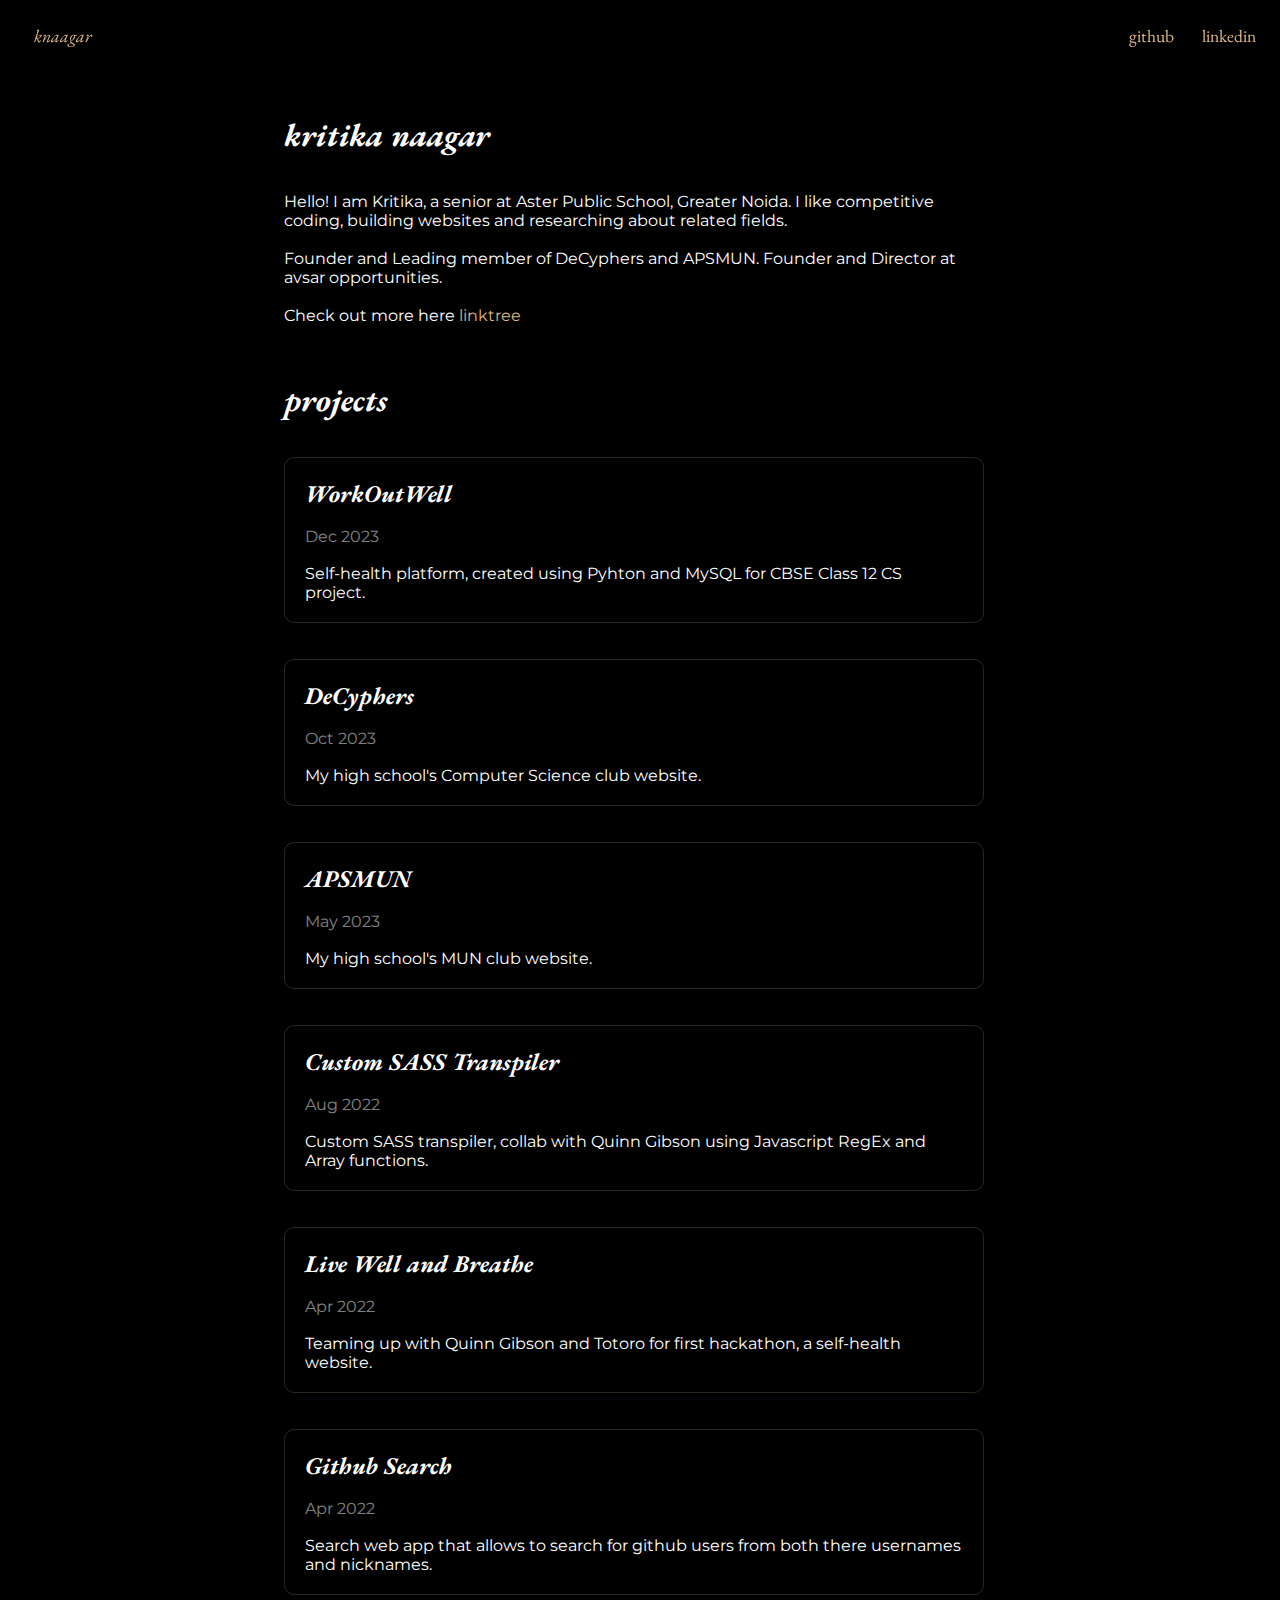
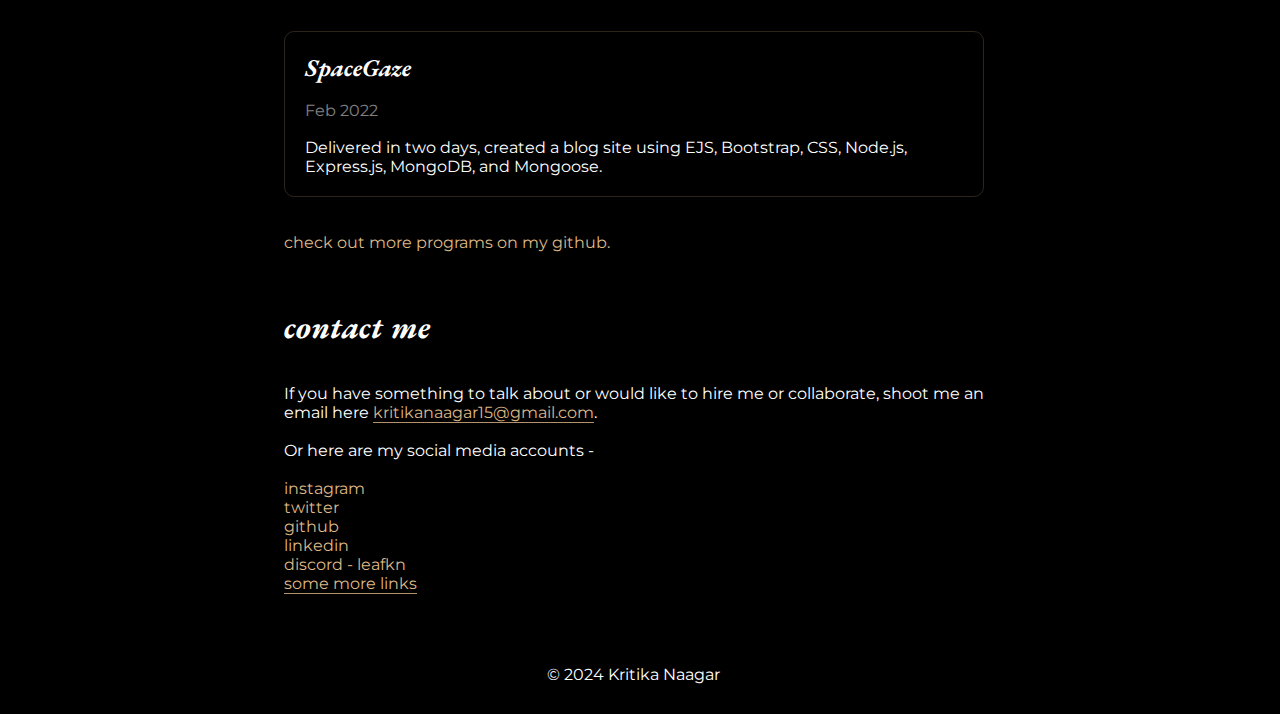
==== index.html @ 5bed2ec4 "Initial commit" ====
<!DOCTYPE html>
<html lang="en">

<head>
    <meta charset="UTF-8">
    <meta name="viewport" content="width=device-width, initial-scale=1.0">
    <link rel="icon" type="image/x-icon" href="kn.png">
    <link rel="stylesheet" href="style.css">
    <title>Kritika Naagar</title>
</head>

<body>
    <div d-style="false" class="responsive-navbar" id="navbar">
        <a href="/" id="logo">knaagar</a>
        <div class="links">
            <a href="https://github.com/knaagar">github</a>
            <a href="https://www.linkedin.com/in/kritika-naagar">linkedin</a>
        </div>
        </a>
    </div>
    <br><br><br>
    <div class="main">
        <div class="content">
            <h1>kritika naagar</h1><br><br>
            <p>Hello! I am Kritika, a senior at Aster Public School, Greater Noida. I like competitive coding, building
                websites and researching about related fields.<br><br>Founder and Leading member of DeCyphers and
                APSMUN. Founder and Director at avsar opportunities.<br><br> Check out more here <a
                    href="https://linktr.ee/kritikanaagar">linktree</a></p>
            <br><br><br>
            <h1>projects</h1><br><br>
            <div class="cards" onclick="window.location.href='https://github.com/knaagar/workoutwell'">
                <h2>WorkOutWell</h2>
                <br>
                <p class="date">Dec 2023</p>
                <br>
                <p>Self-health platform, created using Pyhton and MySQL for CBSE Class 12 CS project.</p>
            </div>
            <br><br>
            <div class="cards" onclick="window.location.href='https://decyphers.netlify.app/'">
                <h2>DeCyphers</h2>
                <br>
                <p class="date">Oct 2023</p>
                <br>
                <p>My high school's Computer Science club website.</p>
            </div>
            <br><br>
            <div class="cards" onclick="window.location.href='https://apsmun.netlify.app/'">
                <h2>APSMUN</h2>
                <br>
                <p class="date">May 2023</p>
                <br>
                <p>My high school's MUN club website.</p>
            </div>
            <br><br>
            <div class="cards"
                onclick="window.location.href='https://www.khanacademy.org/computer-programming/ka-sass-ft-quinn-hardbrook/5549764049420288'">
                <h2>Custom SASS Transpiler</h2>
                <br>
                <p class="date">Aug 2022</p>
                <br>
                <p>Custom SASS transpiler, collab with Quinn Gibson using Javascript RegEx and Array functions.</p>
            </div>
            <br><br>
            <div class="cards" onclick="window.location.href='https://github.com/knaagar/Live-Well-and-Breathe'">
                <h2>Live Well and Breathe</h2>
                <br>
                <p class="date">Apr 2022</p>
                <br>
                <p>Teaming up with Quinn Gibson and Totoro for first hackathon, a self-health website.</p>
            </div>
            <br><br>
            <div class="cards" onclick="window.location.href='https://github.com/knaagar/github-search'">
                <h2>Github Search</h2>
                <br>
                <p class="date">Apr 2022</p>
                <br>
                <p>Search web app that allows to search for github users from both there usernames and nicknames.</p>
            </div>
            <br><br>
            <div class="cards" onclick="window.location.href='https://github.com/knaagar/spacegaze'">
                <h2>SpaceGaze</h2>
                <br>
                <p class="date">Feb 2022</p>
                <br>
                <p>Delivered in two days, created a blog site using EJS, Bootstrap, CSS, Node.js, Express.js, MongoDB,
                    and Mongoose.</p>
            </div>
            <br><br>
            <p><a href="https://github.com/knaagar">check out more programs on my github.</a></p>
            <br><br><br>
            <h1>contact me</h1><br><br>
            <p>If you have something to talk about or would like to hire me or collaborate, shoot me an email here <a
                    class="line" href="mailto:kritikanaagar15@gmail.com">kritikanaagar15@gmail.com</a>. <br><br>Or here
                are my social media accounts -<br><br>
                <a href="https://www.instagram.com/knaagar56_/">instagram</a><br>
                <a href="https://twitter.com/kritikanaagar">twitter</a><br>
                <a href="https://github.com/knaagar">github</a><br>
                <a href="https://www.linkedin.com/in/kritika-naagar">linkedin</a><br>
                <a href="https://discord.com/">discord - leafkn</a><br>
                <a class="line" href="https://linktr.ee/kritikanaagar">some more links</a><br>
            </p>
            <br><br><br><br>
            <p style="text-align: center;">© 2024 Kritika Naagar</p>

        </div>
    </div>
</body>

</html>
---- style.css ----
@import url('https://fonts.googleapis.com/css2?family=EB+Garamond:ital,wght@0,500;1,700&family=Montserrat&display=swap');

:root {
    color-scheme: dark;
    --f1: "Montserrat", sans-serif;
    --f2: "EB Garamond", sans-serif;
    --c1: burlywood;
}

* {
    margin: 0;
    padding: 0;
}

html,
body {
    background-color: #000;
}

.responsive-navbar {
    overflow: hidden;
    z-index: 99;
}

.responsive-navbar a {
    float: left;
    display: block;
    text-align: center;
    padding: 14px;
    text-decoration: none;
    font-size: 1.1em;
}

.responsive-navbar {
    padding: 10px 20px 10px 20px;
    margin-bottom: 20px;
    background: rgba(0, 0, 0, 0.25);
    backdrop-filter: blur(12px);
    -webkit-backdrop-filter: blur(12px);
    position: fixed;
    width: 100%;
}

h1,
h2,
h3 {
    font-family: var(--f2);
    font-style: italic;
}

.links {
    float: right;
    font-family: var(--f2);
    padding-right: 30px;
}

.links a {
    color: var(--c1) !important;
}

p {
    font-family: var(--f1);
}

.main {
    display: flex;
    align-items: center;
    justify-content: center;
    width: 99%;
    padding: 30px 0px 0px 0px;
}

.content {
    max-width: 700px;
    padding: 30px;
}

#logo {
    font-family: var(--f2);
    font-style: italic;
    color: var(--c1) !important;
}

a {
    text-decoration: none;
    color: var(--c1);
    transition: all .2s;
}

a.line {
    border-bottom: 1px solid rgba(222, 184, 135, 0.8);
}
a.line:hover {
    opacity: 0.7;
    border-bottom: 1px solid rgb(222, 184, 135, 0.7);
}
a:hover {
    opacity: 0.7;
}
.cards {
    padding: 20px;
    border: 1px solid rgb(222, 184, 135, 0.2);
    border-radius: 10px;
}
.cards:hover {
    background-color: rgb(222, 184, 135, 0.1);
    cursor: pointer;
}
.date {
    opacity: 0.5;
}
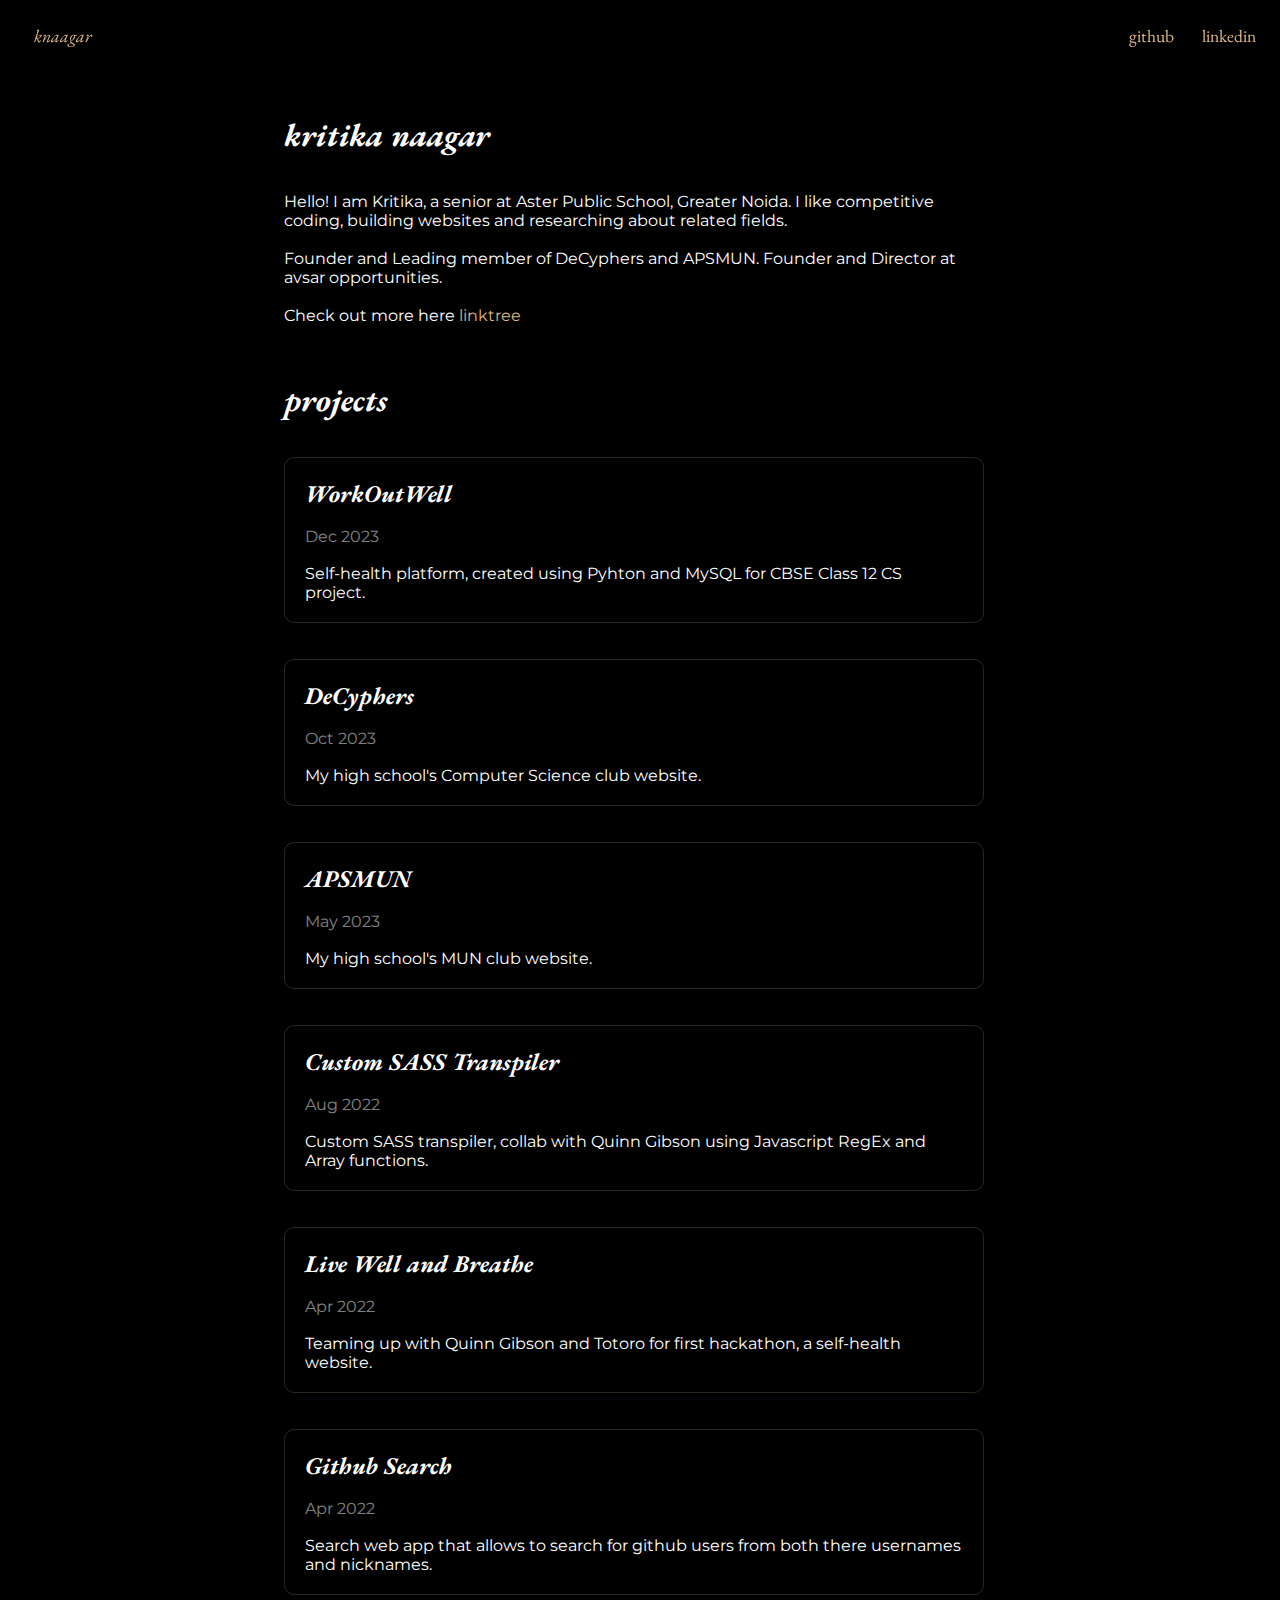
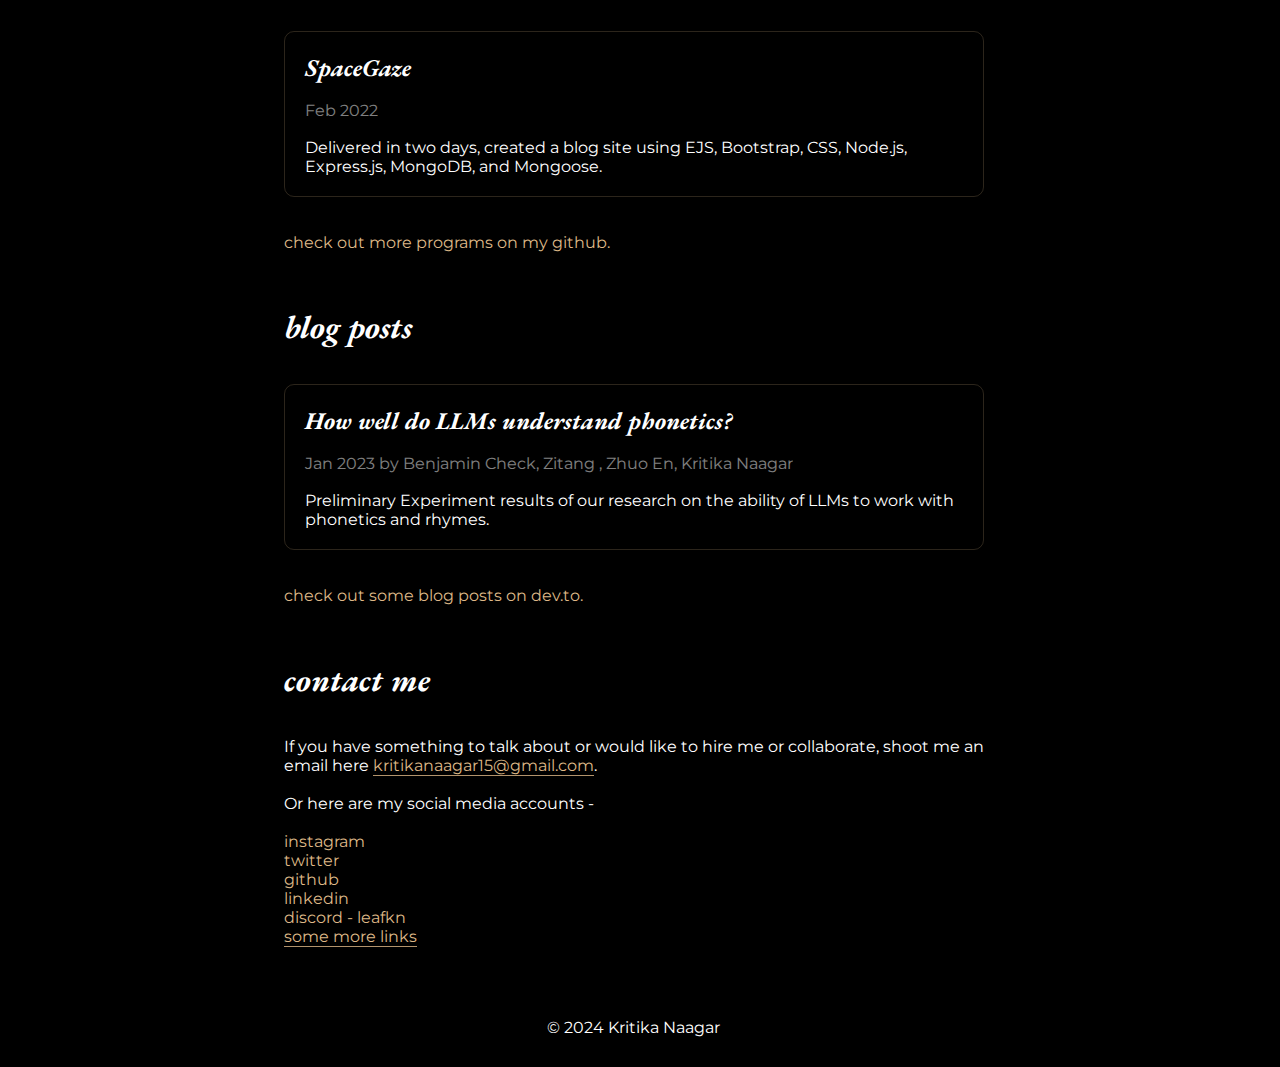
==== commit 874377b0: "Added blog1" ====
--- a/index.html
+++ b/index.html
@@ -88,6 +88,17 @@
             <br><br>
             <p><a href="https://github.com/knaagar">check out more programs on my github.</a></p>
             <br><br><br>
+            <h1>blog posts</h1><br><br>
+            <div class="cards" onclick="window.location.href='/blogs/1.html'">
+                <h2>How well do LLMs understand phonetics?</h2>
+                <br>
+                <p class="date">Jan 2023 by Benjamin Check, Zitang , Zhuo En, Kritika Naagar</p>
+                <br>
+                <p>Preliminary Experiment results of our research on the ability of LLMs to work with phonetics and rhymes.</p>
+            </div>
+            <br><br>
+            <p><a href="https://dev.to/knaagar">check out some blog posts on dev.to.</a></p>
+            <br><br><br>
             <h1>contact me</h1><br><br>
             <p>If you have something to talk about or would like to hire me or collaborate, shoot me an email here <a
                     class="line" href="mailto:kritikanaagar15@gmail.com">kritikanaagar15@gmail.com</a>. <br><br>Or here
--- a/style.css
+++ b/style.css
@@ -108,4 +108,19 @@
 }
 .date {
     opacity: 0.5;
+}
+.table {
+    display: flex;
+    align-items: center;
+    justify-content: center;
+    width: 100%;
+}
+table {
+    font-family: var(--f1);
+    border-collapse: collapse;
+    margin: 20px;
+}
+td, th {
+    border: 1px solid var(--c1);
+    padding: 8px;
 }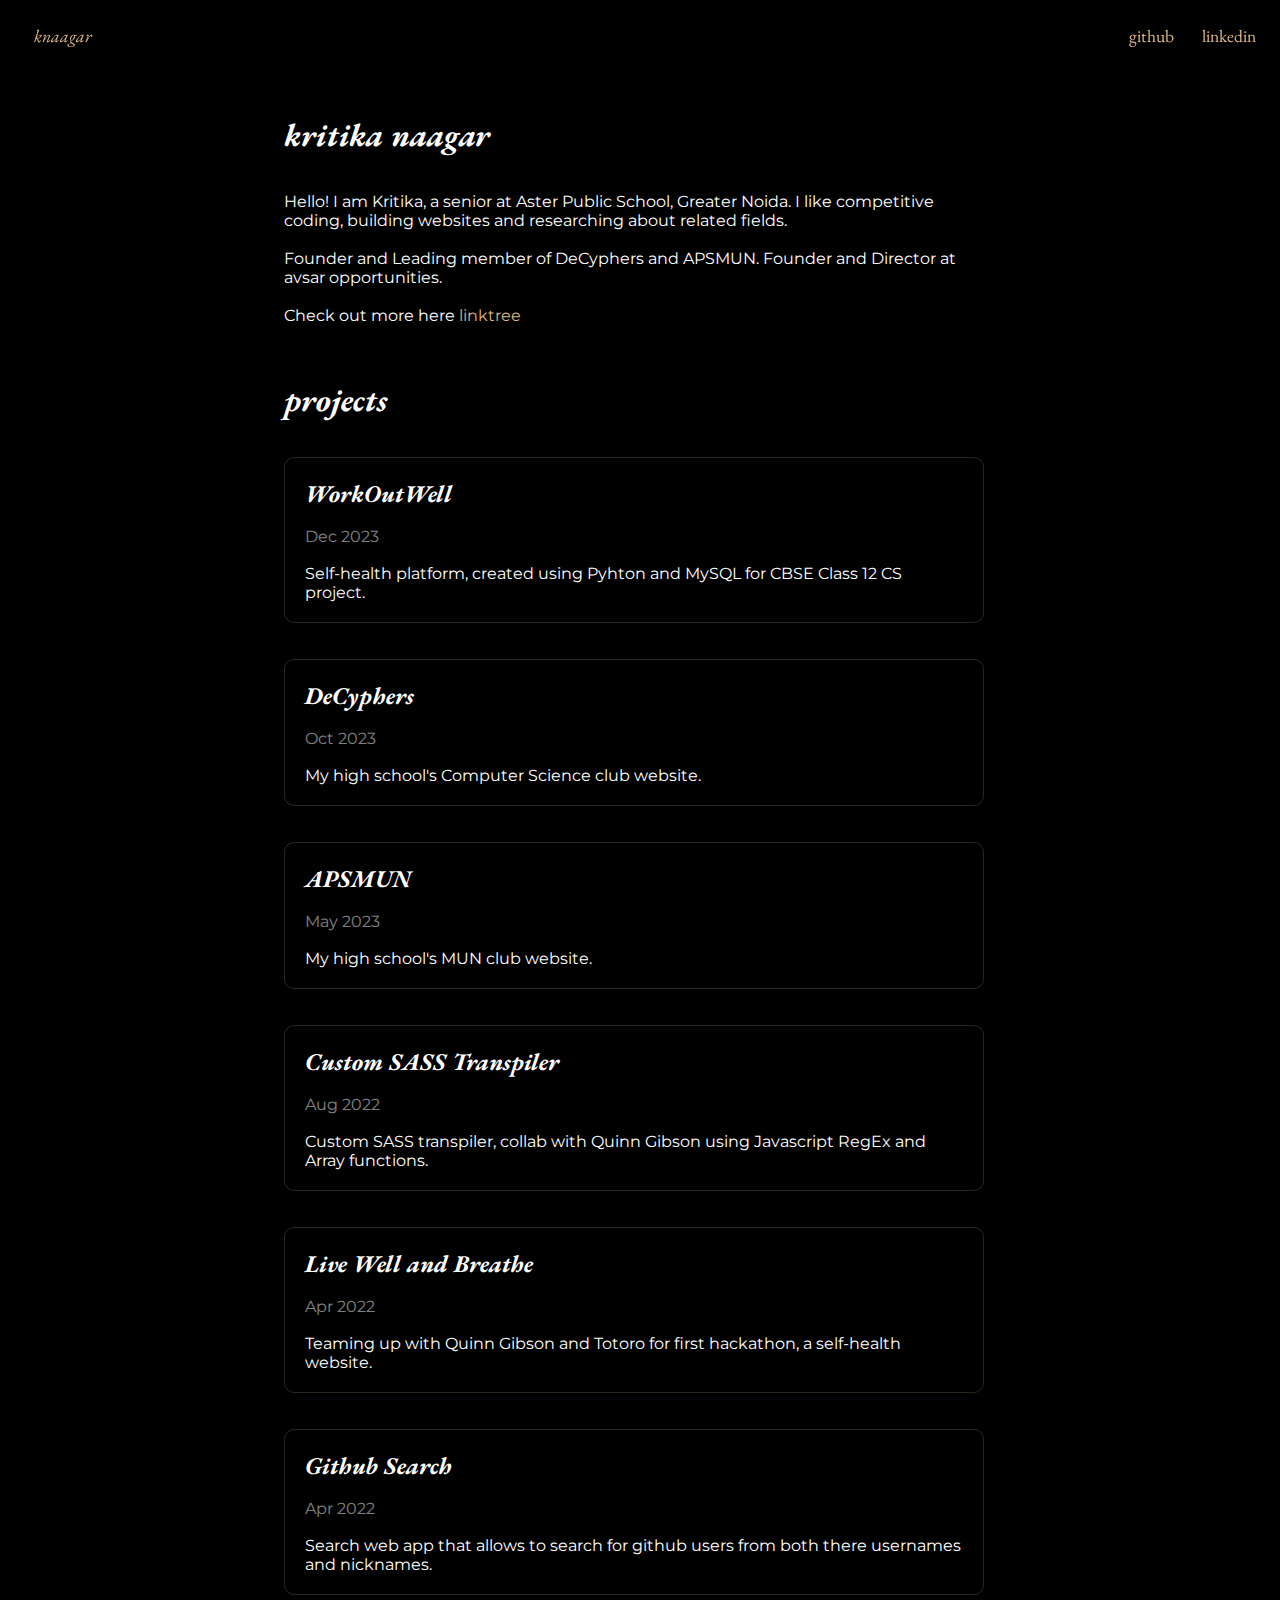
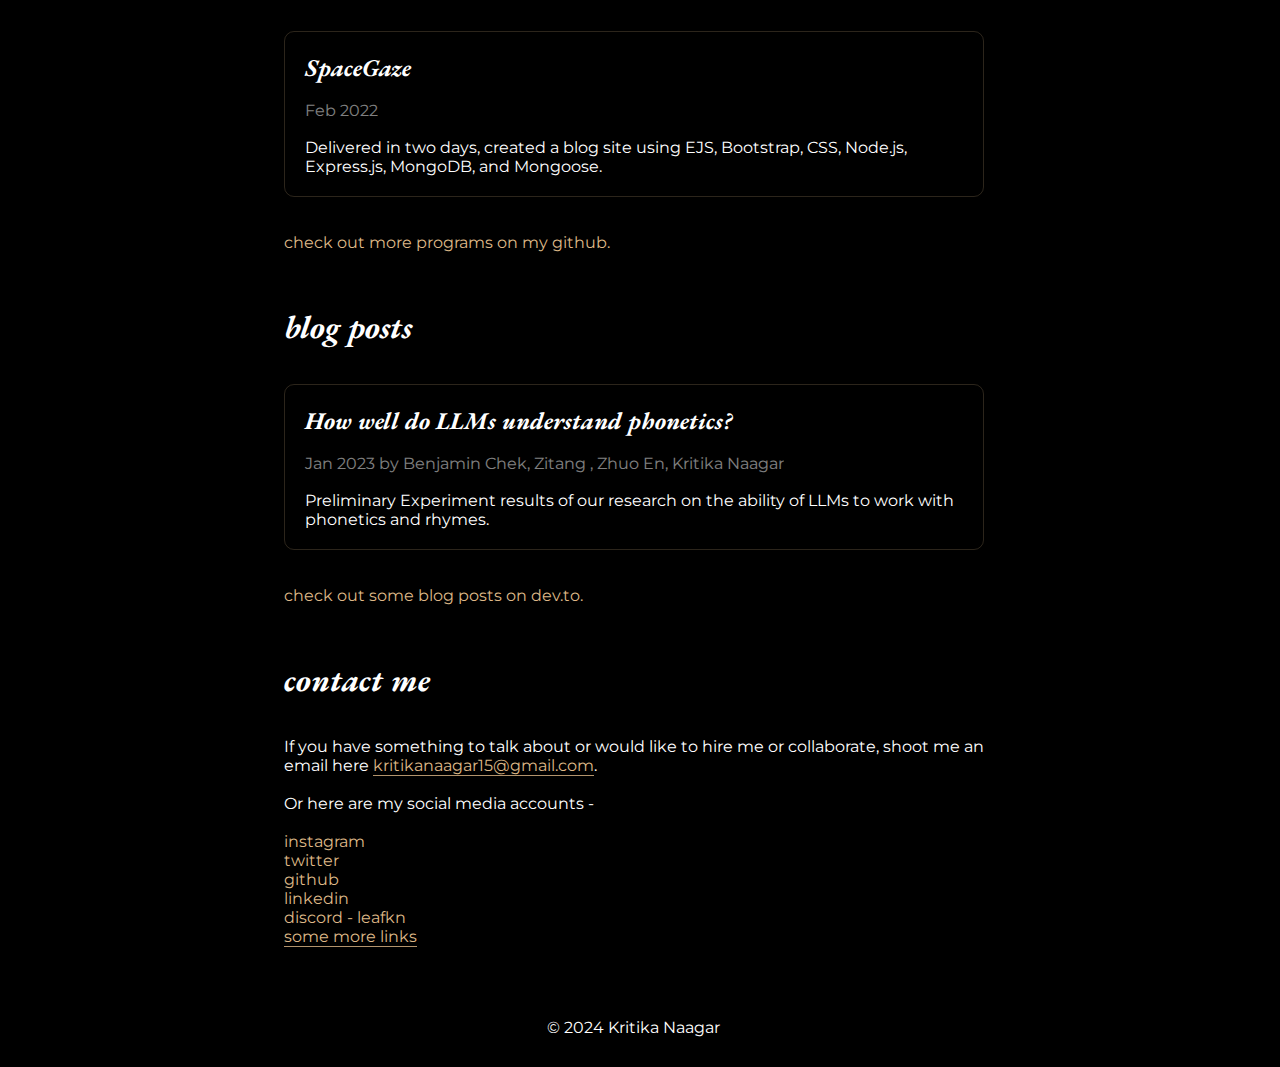
==== commit ab4fb441: "Blog correction" ====
--- a/index.html
+++ b/index.html
@@ -92,7 +92,7 @@
             <div class="cards" onclick="window.location.href='/blogs/1.html'">
                 <h2>How well do LLMs understand phonetics?</h2>
                 <br>
-                <p class="date">Jan 2023 by Benjamin Check, Zitang , Zhuo En, Kritika Naagar</p>
+                <p class="date">Jan 2023 by Benjamin Chek, Zitang , Zhuo En, Kritika Naagar</p>
                 <br>
                 <p>Preliminary Experiment results of our research on the ability of LLMs to work with phonetics and rhymes.</p>
             </div>
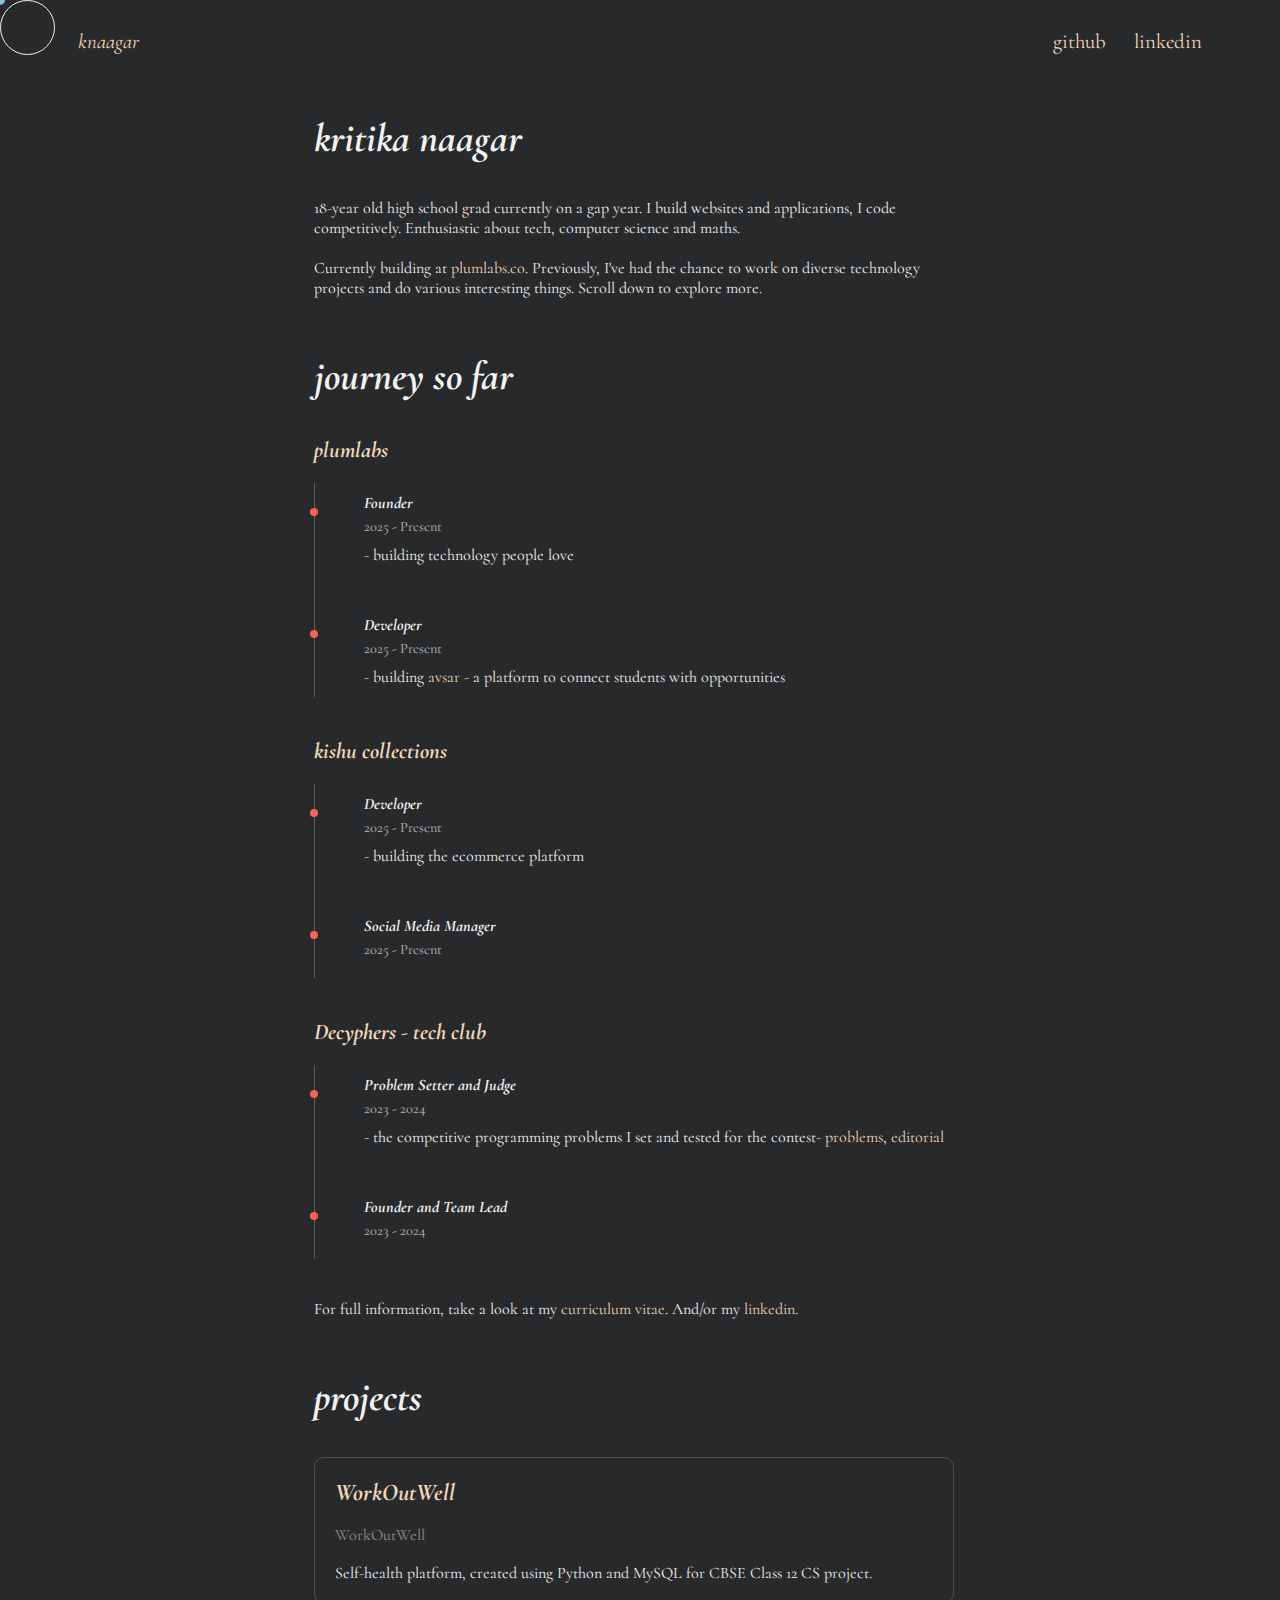
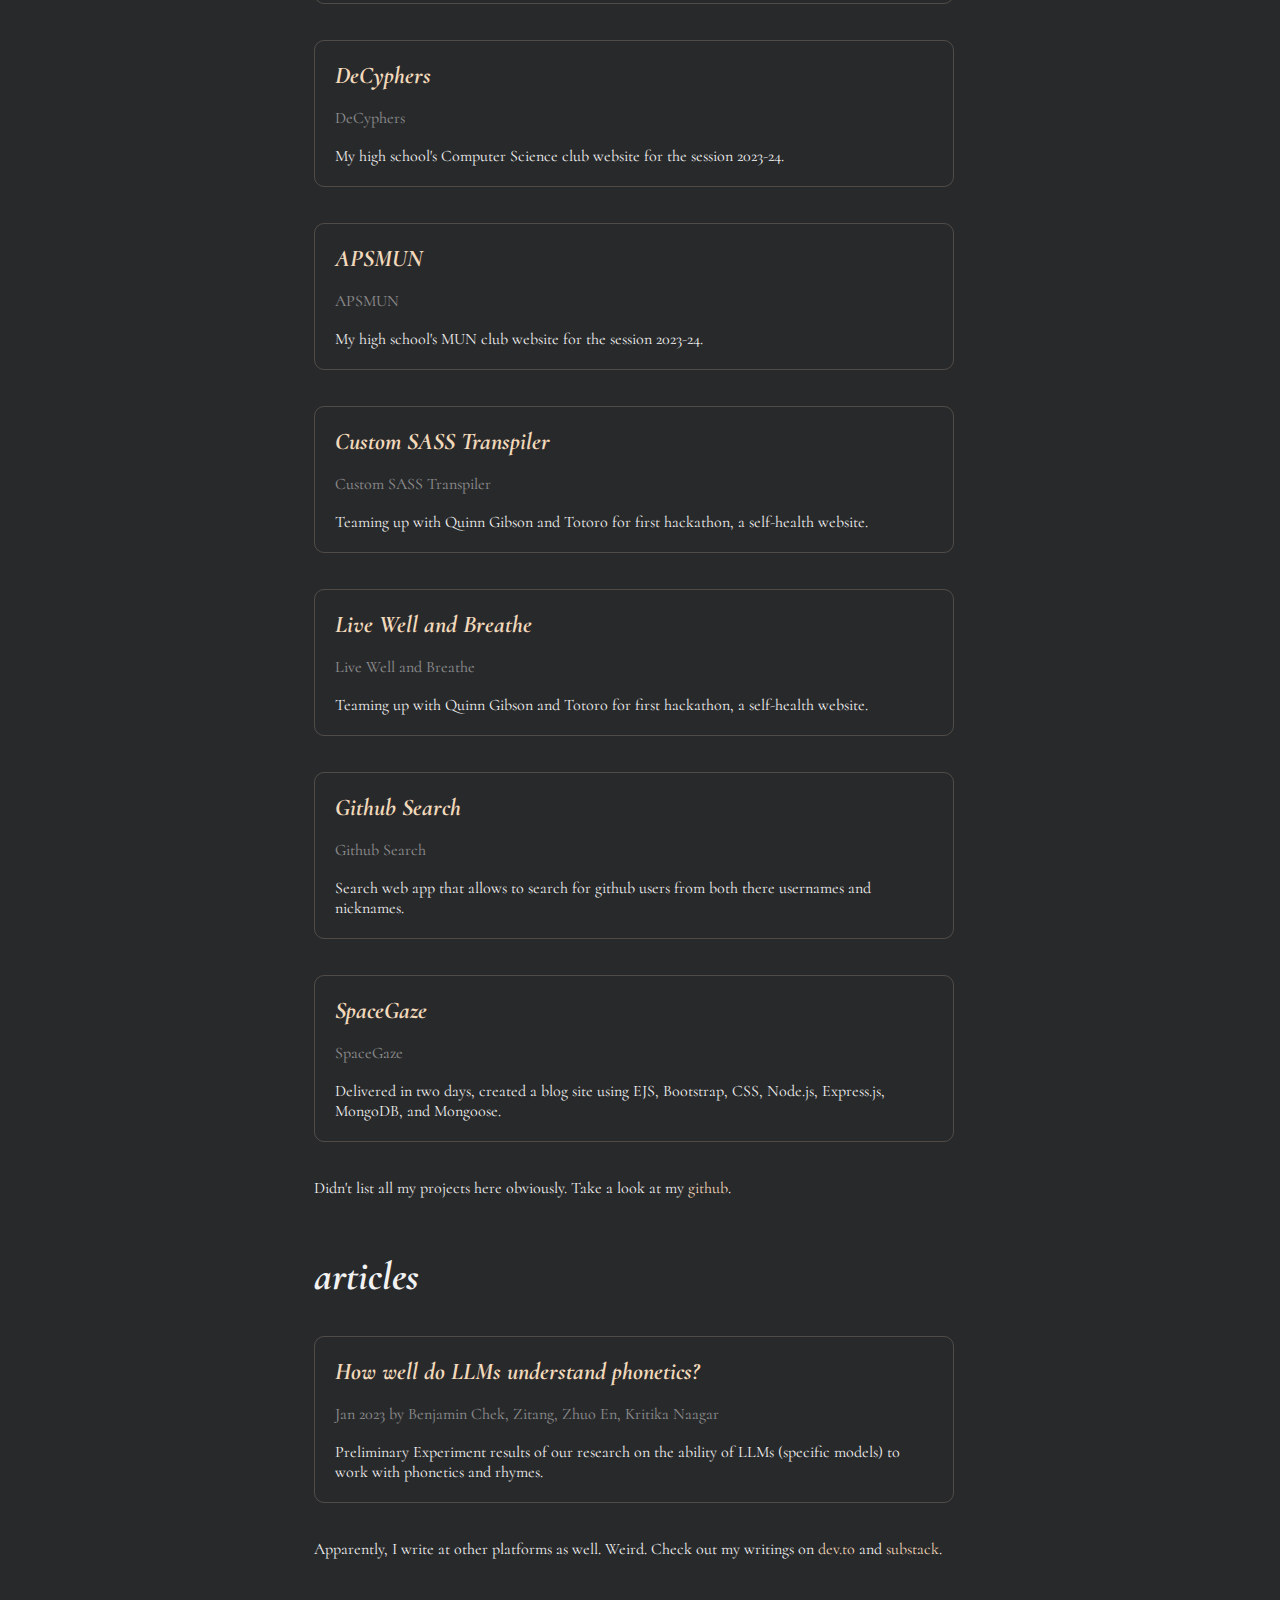
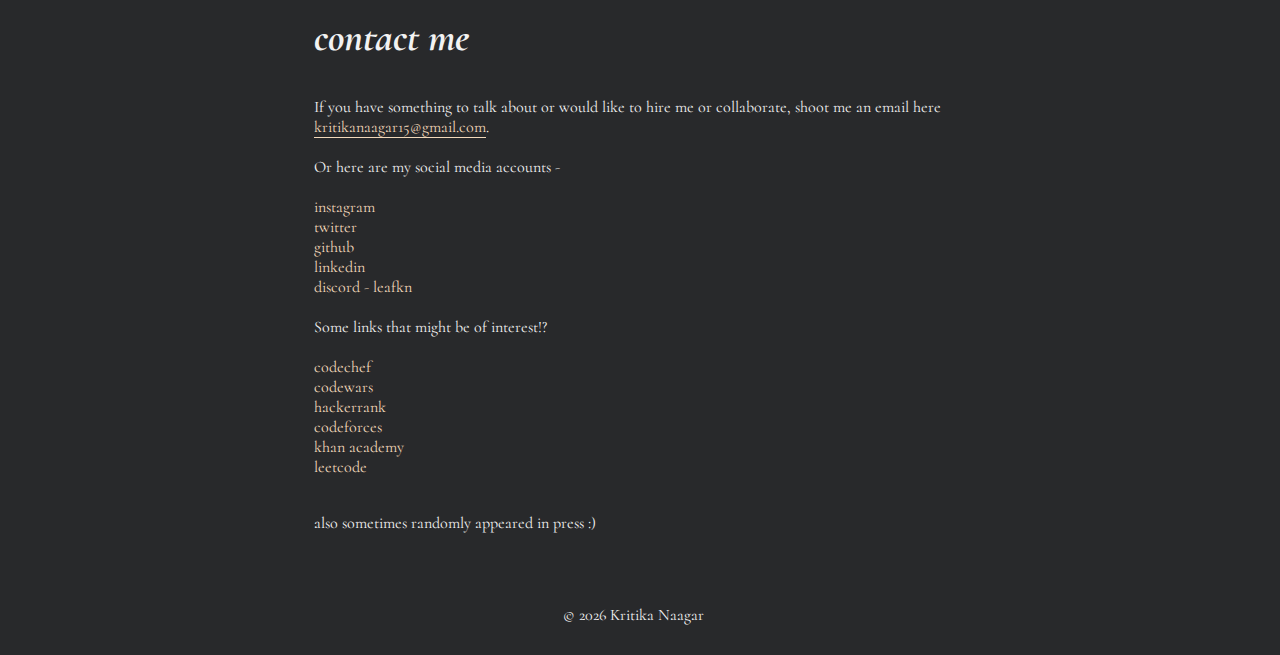
==== commit 2ee31ab0: "feat: update and improve portfolio website" ====
--- a/index.html
+++ b/index.html
@@ -5,116 +5,89 @@
     <meta charset="UTF-8">
     <meta name="viewport" content="width=device-width, initial-scale=1.0">
     <link rel="icon" type="image/x-icon" href="kn.png">
-    <link rel="stylesheet" href="style.css">
+    <link rel="stylesheet" href="styles/style.css">
+    <link rel="preconnect" href="https://fonts.googleapis.com">
+    <link rel="preconnect" href="https://fonts.gstatic.com" crossorigin>
+    <link href="https://fonts.googleapis.com/css2?family=Cormorant:ital,wght@0,300..700;1,300..700&display=swap" rel="stylesheet">
     <title>Kritika Naagar</title>
 </head>
 
 <body>
-    <div d-style="false" class="responsive-navbar" id="navbar">
+    <div class="cursor-container">
+        <div class="cursor"></div>
+        <div class="cursor2"></div>
+    </div>
+
+    <div class="responsive-navbar" id="navbar">
         <a href="/" id="logo">knaagar</a>
         <div class="links">
             <a href="https://github.com/knaagar">github</a>
             <a href="https://www.linkedin.com/in/kritika-naagar">linkedin</a>
         </div>
-        </a>
     </div>
+
     <br><br><br>
+
     <div class="main">
         <div class="content">
-            <h1>kritika naagar</h1><br><br>
-            <p>Hello! I am Kritika, a senior at Aster Public School, Greater Noida. I like competitive coding, building
-                websites and researching about related fields.<br><br>Founder and Leading member of DeCyphers and
-                APSMUN. Founder and Director at avsar opportunities.<br><br> Check out more here <a
-                    href="https://linktr.ee/kritikanaagar">linktree</a></p>
+            <h1>kritika naagar</h1>
+            <br><br>
+            <p>
+                18-year old high school grad currently on a gap year. I build websites and applications, I code
+                competitively. Enthusiastic about tech, computer science and maths.
+                <br><br>
+                Currently building at <a href="https://www.plumlabs.co">plumlabs.co</a>. Previously, I've had the chance
+                to work on diverse technology projects and do various interesting things. Scroll down to explore more.
+            </p>
             <br><br><br>
-            <h1>projects</h1><br><br>
-            <div class="cards" onclick="window.location.href='https://github.com/knaagar/workoutwell'">
-                <h2>WorkOutWell</h2>
-                <br>
-                <p class="date">Dec 2023</p>
-                <br>
-                <p>Self-health platform, created using Pyhton and MySQL for CBSE Class 12 CS project.</p>
-            </div>
+
+            <h1>journey so far</h1>
             <br><br>
-            <div class="cards" onclick="window.location.href='https://decyphers.netlify.app/'">
-                <h2>DeCyphers</h2>
-                <br>
-                <p class="date">Oct 2023</p>
-                <br>
-                <p>My high school's Computer Science club website.</p>
-            </div>
+            <div class="experience-container"></div>
+            <p>For full information, take a look at my <a href="#">curriculum vitae</a>. And/or my <a href="https://www.linkedin.com/in/kritika-naagar">linkedin</a>.</p>
+            <br><br><br>
+
+            <h1>projects</h1>
             <br><br>
-            <div class="cards" onclick="window.location.href='https://apsmun.netlify.app/'">
-                <h2>APSMUN</h2>
-                <br>
-                <p class="date">May 2023</p>
-                <br>
-                <p>My high school's MUN club website.</p>
-            </div>
+            <div class="project-container"></div>
+            <p>Didn't list all my projects here obviously. Take a look at my <a href="https://github.com/knaagar">github</a>.</a></p>
+            <br><br><br>
+
+            <h1>articles</h1>
             <br><br>
-            <div class="cards"
-                onclick="window.location.href='https://www.khanacademy.org/computer-programming/ka-sass-ft-quinn-hardbrook/5549764049420288'">
-                <h2>Custom SASS Transpiler</h2>
-                <br>
-                <p class="date">Aug 2022</p>
-                <br>
-                <p>Custom SASS transpiler, collab with Quinn Gibson using Javascript RegEx and Array functions.</p>
-            </div>
+            <div class="blog-container"></div>
+            <p>Apparently, I write at other platforms as well. Weird. Check out my writings on <a href="https://dev.to/knaagar">dev.to</a> and <a href="https://kritikanaagar.substack.com/">substack</a>.</p>
+            <br><br><br>
+
+            <h1>contact me</h1>
             <br><br>
-            <div class="cards" onclick="window.location.href='https://github.com/knaagar/Live-Well-and-Breathe'">
-                <h2>Live Well and Breathe</h2>
-                <br>
-                <p class="date">Apr 2022</p>
-                <br>
-                <p>Teaming up with Quinn Gibson and Totoro for first hackathon, a self-health website.</p>
-            </div>
-            <br><br>
-            <div class="cards" onclick="window.location.href='https://github.com/knaagar/github-search'">
-                <h2>Github Search</h2>
-                <br>
-                <p class="date">Apr 2022</p>
-                <br>
-                <p>Search web app that allows to search for github users from both there usernames and nicknames.</p>
-            </div>
-            <br><br>
-            <div class="cards" onclick="window.location.href='https://github.com/knaagar/spacegaze'">
-                <h2>SpaceGaze</h2>
-                <br>
-                <p class="date">Feb 2022</p>
-                <br>
-                <p>Delivered in two days, created a blog site using EJS, Bootstrap, CSS, Node.js, Express.js, MongoDB,
-                    and Mongoose.</p>
-            </div>
-            <br><br>
-            <p><a href="https://github.com/knaagar">check out more programs on my github.</a></p>
-            <br><br><br>
-            <h1>blog posts</h1><br><br>
-            <div class="cards" onclick="window.location.href='/blogs/1.html'">
-                <h2>How well do LLMs understand phonetics?</h2>
-                <br>
-                <p class="date">Jan 2023 by Benjamin Chek, Zitang , Zhuo En, Kritika Naagar</p>
-                <br>
-                <p>Preliminary Experiment results of our research on the ability of LLMs to work with phonetics and rhymes.</p>
-            </div>
-            <br><br>
-            <p><a href="https://dev.to/knaagar">check out some blog posts on dev.to.</a></p>
-            <br><br><br>
-            <h1>contact me</h1><br><br>
-            <p>If you have something to talk about or would like to hire me or collaborate, shoot me an email here <a
-                    class="line" href="mailto:kritikanaagar15@gmail.com">kritikanaagar15@gmail.com</a>. <br><br>Or here
-                are my social media accounts -<br><br>
+
+            <p>If you have something to talk about or would like to hire me or collaborate, shoot me an email here <a class="line" href="mailto:kritikanaagar15@gmail.com">kritikanaagar15@gmail.com</a>. <br><br>Or here are my social media accounts -<br><br>
                 <a href="https://www.instagram.com/knaagar56_/">instagram</a><br>
                 <a href="https://twitter.com/kritikanaagar">twitter</a><br>
                 <a href="https://github.com/knaagar">github</a><br>
                 <a href="https://www.linkedin.com/in/kritika-naagar">linkedin</a><br>
-                <a href="https://discord.com/">discord - leafkn</a><br>
-                <a class="line" href="https://linktr.ee/kritikanaagar">some more links</a><br>
+                <a href="https://discord.com/">discord - leafkn</a><br><br>
+                Some links that might be of interest!?<br><br>
+                <a href="https://www.codechef.com/users/knaagar">codechef</a><br>
+                <a href="https://www.codewars.com/users/knaagar">codewars</a><br>
+                <a href="https://www.hackerrank.com/kritikanaagar15">hackerrank</a><br>
+                <a href="https://codeforces.com/profile/knaagar">codeforces</a><br>
+                <a href="https://www.khanacademy.org/profile/kaid_481697903688181525808339">khan academy</a><br>
+                <a href="https://leetcode.com/u/knaagar/">leetcode</a>
             </p>
+            <br><br>
+            
+            <p>also sometimes randomly appeared in press :)</p>
             <br><br><br><br>
-            <p style="text-align: center;">© 2024 Kritika Naagar</p>
+
+            <p style="text-align: center;">© <span id="year"></span> Kritika Naagar</p>
 
         </div>
     </div>
+
+    <script src="scripts/script.js"></script>
+    <script src="scripts/cursor.js"></script>
 </body>
 
 </html>--- a/styles/style.css
+++ b/styles/style.css
@@ -0,0 +1,232 @@
+:root {
+    color-scheme: dark;
+    --bg-color-dark: #28292B;
+    --white-color: #f2f2f2;
+    --light-blue-color: #89C2D9;
+    --sunset-orange-color: #F26457;
+    --dutch-white-color: #F2D9BB;
+    --font: "Cormorant", sans-serif;
+    --table-font: "Newsreader", serif;
+}
+
+* {
+    margin: 0;
+    padding: 0;
+    box-sizing: border-box;
+    cursor: none;
+}
+
+/* Custom Cursor */
+
+.cursor {
+    width: 55px;
+    position: fixed;
+    pointer-events: none;
+    left: 0;
+    top: 0;
+    height: 55px;
+    border-radius: 100%;
+    border: 1px solid var(--white-color);
+    transition: all 200ms ease-out;
+    z-index: 100;
+}
+
+.cursor2 {
+    width: 10px;
+    height: 10px;
+    position: fixed;
+    border-radius: 100%;
+    background-color: var(--light-blue-color);
+    transform: translate(-50%, -50%);
+    pointer-events: none;
+    z-index: 100;
+}
+
+.hover {
+    background-color: var(--light-blue-color);
+    opacity: 0.5;
+}
+
+/* Page Styles */
+
+::selection,
+::-webkit-selection {
+    background-color: var(--sunset-orange-color);
+    color: var(--white-color);
+}
+
+
+html,
+body {
+    background-color: var(--bg-color-dark);
+}
+
+.responsive-navbar {
+    position: fixed;
+    width: 100%;
+    z-index: 99;
+    display: flex;
+    justify-content: space-between;
+    padding: 15px clamp(20px, 5vw, 100px);
+    margin-bottom: 20px;
+    background-color: var(--bg-color-dark);
+}
+
+.responsive-navbar a {
+    text-align: center;
+    padding: 14px;
+    text-decoration: none;
+    font-size: 1.3em;
+    font-family: var(--font);
+}
+
+.links {
+    display: flex;
+    align-items: center;
+}
+
+#logo {
+    font-style: italic;
+}
+
+h1,
+h2,
+h3 {
+    font-family: var(--font);
+    font-style: italic;
+    color: var(--white-color);
+}
+
+h1 {
+    font-size: 2.5rem;
+}
+
+p {
+    font-family: var(--font);
+    color: var(--white-color);
+}
+
+.main {
+    display: flex;
+    align-items: center;
+    justify-content: center;
+    width: 99%;
+    padding: 30px 0px 0px 0px;
+}
+
+.content {
+    max-width: 700px;
+    padding: 30px;
+}
+
+.colored {
+    color: var(--dutch-white-color);
+}
+
+a {
+    text-decoration: none;
+    color: var(--dutch-white-color);
+    transition: color .35s, border .35s;
+}
+
+a:hover {
+    color: var(--sunset-orange-color);
+}
+
+a.line {
+    border-bottom: 1px solid var(--dutch-white-color);
+    
+}
+
+a.line:hover {
+    border-bottom: 1px solid var(--sunset-orange-color);
+}
+
+.cards {
+    padding: 20px;
+    border: 1px solid rgb(242, 217, 187, 0.2);
+    border-radius: 10px;
+    transition: background-color .35s;
+}
+
+.cards:hover {
+    background-color: rgb(242, 100, 87, 0.1);
+}
+
+.cards h2 {
+    color: var(--dutch-white-color);
+}
+
+.date {
+    opacity: 0.5;
+}
+
+.exp-section {
+    margin-bottom: 40px;
+}
+.exp-name {
+    font-family: var(--font);
+    font-size: 1.4em;
+    margin-bottom: 20px;
+}
+
+.timeline {
+    position: relative;
+    padding-left: 50px;
+}
+
+.timeline::before {
+    content: '';
+    position: absolute;
+    left: 0;
+    top: 0;
+    height: 100%;
+    width: 1px;
+    background-color: var(--dutch-white-color);
+    opacity: 0.3;
+}
+
+.timeline-item {
+    position: relative;
+    padding: 10px 0;
+    margin-bottom: 30px;
+    transition: transform 0.3s ease;
+}
+
+.timeline-item:hover {
+    transform: translateX(10px);
+}
+
+.timeline-item::before {
+    content: '';
+    position: absolute;
+    left: -54px;
+    top: 25px;
+    width: 8px;
+    height: 8px;
+    border-radius: 50%;
+    background-color: var(--sunset-orange-color);
+}
+
+.position-title {
+    font-family: var(--font);
+    font-size: 1em;
+    margin-bottom: 5px;
+}
+
+.period {
+    font-size: 0.9em;
+    opacity: 0.7;
+    margin-bottom: 10px;
+}
+
+
+@media only screen and (max-width: 768px) {
+    .timeline {
+        padding-left: 30px;
+    }
+    
+    .timeline-item::before {
+        left: -34px;
+    }
+}